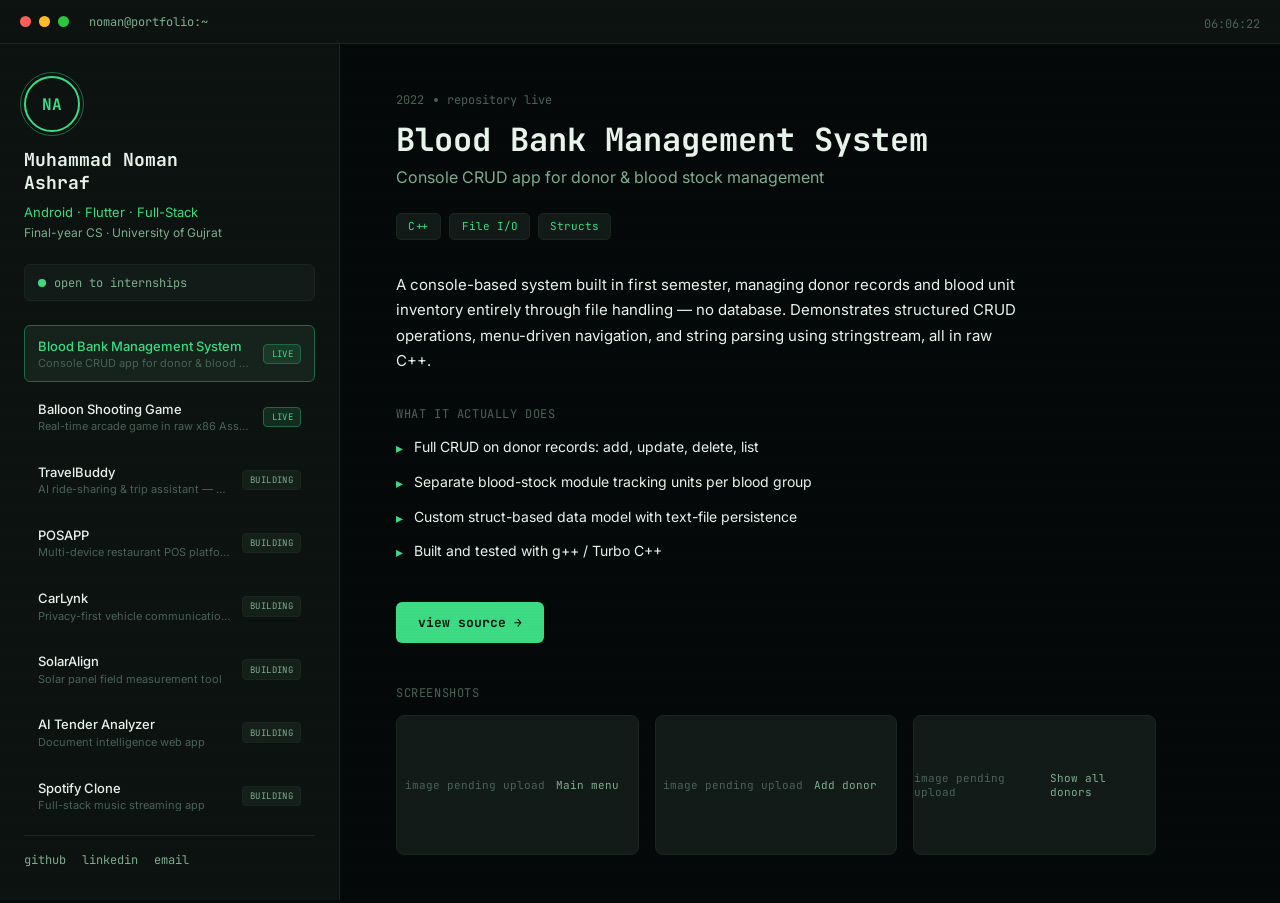
==== index.html @ 2aca97cc "Add files via upload" ====
<!DOCTYPE html>
<html lang="en">
<head>
<meta charset="UTF-8">
<meta name="viewport" content="width=device-width, initial-scale=1.0">
<title>Muhammad Noman Ashraf — Builds</title>
<link rel="preconnect" href="https://fonts.googleapis.com">
<link href="https://fonts.googleapis.com/css2?family=JetBrains+Mono:wght@400;500;700&family=Inter:wght@400;500;600&display=swap" rel="stylesheet">
<link rel="stylesheet" href="style.css">
</head>
<body>

<div class="boot-screen" id="bootScreen">
  <div class="boot-line" data-text="$ initializing portfolio.sh"></div>
  <div class="boot-line" data-text="$ loading 14 projects..."></div>
  <div class="boot-line" data-text="$ mounting /dev/noman"></div>
  <div class="boot-line" data-text="$ ready."></div>
</div>

<div class="crt-overlay"></div>

<header class="topbar">
  <div class="topbar-left">
    <span class="dot red"></span>
    <span class="dot yellow"></span>
    <span class="dot green"></span>
    <span class="topbar-title">noman@portfolio:~</span>
  </div>
  <div class="topbar-right">
    <span class="clock" id="clock">00:00:00</span>
  </div>
</header>

<main class="app-shell">

  <aside class="sidebar">
    <div class="profile-block">
      <div class="avatar-ring">
        <span class="avatar-initials">NA</span>
      </div>
      <h1 class="profile-name">Muhammad Noman<br>Ashraf</h1>
      <p class="profile-role">Android &middot; Flutter &middot; Full-Stack</p>
      <p class="profile-meta">Final-year CS &middot; University of Gujrat</p>
    </div>

    <div class="status-line">
      <span class="status-dot"></span>
      <span>open to internships</span>
    </div>

    <nav class="process-list" id="processList" aria-label="Projects">
      <!-- populated by JS -->
    </nav>

    <div class="sidebar-footer">
      <a href="https://github.com/noman-code-droid" target="_blank" rel="noopener" class="footer-link">
        <span>github</span>
      </a>
      <a href="https://www.linkedin.com/in/muhammad-noman-ashraf-7b0871210" target="_blank" rel="noopener" class="footer-link">
        <span>linkedin</span>
      </a>
      <a href="mailto:nomanashraf339@gmail.com" class="footer-link">
        <span>email</span>
      </a>
    </div>
  </aside>

  <section class="detail-panel" id="detailPanel">
    <!-- populated by JS -->
  </section>

</main>

<div class="mobile-nav-toggle" id="mobileNavToggle" aria-label="Toggle project list">
  <span></span><span></span><span></span>
</div>

<script src="data.js"></script>
<script src="script.js"></script>
</body>
</html>
---- style.css ----
/* ============================================================
   DESIGN TOKENS
   ============================================================ */
:root {
  --bg-void: #06090a;
  --bg-panel: #0c1311;
  --bg-card: #121b18;
  --bg-card-hover: #16221c;
  --accent: #3DDC84;
  --accent-dim: #1d6b4a;
  --accent-deep: #0F9D58;
  --text-primary: #e8f5ec;
  --text-secondary: #7fae8f;
  --text-tertiary: #4a6356;
  --border: #1c2620;
  --mono: 'JetBrains Mono', monospace;
  --sans: 'Inter', sans-serif;
}

* { margin: 0; padding: 0; box-sizing: border-box; }

html, body {
  background: var(--bg-void);
  color: var(--text-primary);
  font-family: var(--sans);
  min-height: 100vh;
  overflow-x: hidden;
}

@media (prefers-reduced-motion: reduce) {
  *, *::before, *::after {
    animation-duration: 0.001ms !important;
    transition-duration: 0.001ms !important;
  }
}

/* ============================================================
   BOOT SCREEN
   ============================================================ */
.boot-screen {
  position: fixed;
  inset: 0;
  background: var(--bg-void);
  z-index: 1000;
  display: flex;
  flex-direction: column;
  justify-content: center;
  padding: 2rem 3rem;
  font-family: var(--mono);
  animation: bootFadeOut 0.6s ease forwards;
  animation-delay: 2.4s;
}

@keyframes bootFadeOut {
  to { opacity: 0; visibility: hidden; pointer-events: none; }
}

.boot-line {
  color: var(--accent);
  font-size: 14px;
  margin-bottom: 0.6rem;
  opacity: 0;
  white-space: nowrap;
  overflow: hidden;
}

.boot-line::before {
  content: attr(data-text);
  border-right: 2px solid var(--accent);
  animation: typeLine 0.5s steps(30) forwards, blinkCursor 0.6s step-end infinite;
  display: inline-block;
}

.boot-line:nth-child(1) { animation: revealLine 0.1s forwards; animation-delay: 0s; }
.boot-line:nth-child(2) { animation: revealLine 0.1s forwards; animation-delay: 0.6s; }
.boot-line:nth-child(3) { animation: revealLine 0.1s forwards; animation-delay: 1.2s; }
.boot-line:nth-child(4) { animation: revealLine 0.1s forwards; animation-delay: 1.8s; }

@keyframes revealLine {
  to { opacity: 1; }
}

@keyframes typeLine {
  from { width: 0; }
  to { width: 100%; }
}

@keyframes blinkCursor {
  50% { border-color: transparent; }
}

/* ============================================================
   CRT / SCANLINE OVERLAY (subtle ambient texture)
   ============================================================ */
.crt-overlay {
  position: fixed;
  inset: 0;
  pointer-events: none;
  z-index: 999;
  background: repeating-linear-gradient(
    0deg,
    rgba(0,0,0,0.05) 0px,
    rgba(0,0,0,0.05) 1px,
    transparent 1px,
    transparent 3px
  );
  opacity: 0.3;
}

/* ============================================================
   TOPBAR
   ============================================================ */
.topbar {
  height: 44px;
  background: var(--bg-panel);
  border-bottom: 1px solid var(--border);
  display: flex;
  align-items: center;
  justify-content: space-between;
  padding: 0 1.25rem;
  position: sticky;
  top: 0;
  z-index: 100;
}

.topbar-left {
  display: flex;
  align-items: center;
  gap: 0.5rem;
}

.dot {
  width: 11px;
  height: 11px;
  border-radius: 50%;
  display: inline-block;
}
.dot.red { background: #ff5f56; }
.dot.yellow { background: #ffbd2e; }
.dot.green { background: #27c93f; }

.topbar-title {
  font-family: var(--mono);
  font-size: 12px;
  color: var(--text-secondary);
  margin-left: 0.75rem;
}

.clock {
  font-family: var(--mono);
  font-size: 12px;
  color: var(--text-tertiary);
}

/* ============================================================
   APP SHELL
   ============================================================ */
.app-shell {
  display: grid;
  grid-template-columns: 340px 1fr;
  min-height: calc(100vh - 44px);
}

/* ============================================================
   SIDEBAR
   ============================================================ */
.sidebar {
  background: var(--bg-panel);
  border-right: 1px solid var(--border);
  padding: 2rem 1.5rem;
  display: flex;
  flex-direction: column;
  gap: 1.5rem;
  position: sticky;
  top: 44px;
  height: calc(100vh - 44px);
  overflow-y: auto;
}

.profile-block {
  text-align: left;
}

.avatar-ring {
  width: 56px;
  height: 56px;
  border-radius: 50%;
  border: 2px solid var(--accent);
  display: flex;
  align-items: center;
  justify-content: center;
  margin-bottom: 1rem;
  position: relative;
}

.avatar-ring::after {
  content: '';
  position: absolute;
  inset: -6px;
  border-radius: 50%;
  border: 1px solid var(--accent-dim);
  animation: pulseRing 2.4s ease-in-out infinite;
}

@keyframes pulseRing {
  0%, 100% { transform: scale(1); opacity: 0.6; }
  50% { transform: scale(1.12); opacity: 0; }
}

.avatar-initials {
  font-family: var(--mono);
  font-weight: 700;
  font-size: 16px;
  color: var(--accent);
}

.profile-name {
  font-family: var(--mono);
  font-size: 18px;
  font-weight: 700;
  line-height: 1.3;
  margin-bottom: 0.6rem;
  color: var(--text-primary);
}

.profile-role {
  font-size: 13px;
  color: var(--accent);
  margin-bottom: 0.3rem;
}

.profile-meta {
  font-size: 12px;
  color: var(--text-secondary);
}

.status-line {
  display: flex;
  align-items: center;
  gap: 0.5rem;
  font-family: var(--mono);
  font-size: 12px;
  color: var(--text-secondary);
  padding: 0.6rem 0.8rem;
  background: var(--bg-card);
  border-radius: 6px;
  border: 1px solid var(--border);
}

.status-dot {
  width: 8px;
  height: 8px;
  border-radius: 50%;
  background: var(--accent);
  box-shadow: 0 0 0 0 rgba(61, 220, 132, 0.6);
  animation: statusPulse 2s ease-out infinite;
}

@keyframes statusPulse {
  0% { box-shadow: 0 0 0 0 rgba(61, 220, 132, 0.5); }
  70% { box-shadow: 0 0 0 6px rgba(61, 220, 132, 0); }
  100% { box-shadow: 0 0 0 0 rgba(61, 220, 132, 0); }
}

/* ============================================================
   PROCESS LIST (project nav)
   ============================================================ */
.process-list {
  flex: 1;
  display: flex;
  flex-direction: column;
  gap: 0.4rem;
  overflow-y: auto;
}

.process-item {
  display: flex;
  align-items: center;
  justify-content: space-between;
  gap: 0.6rem;
  padding: 0.7rem 0.8rem;
  border-radius: 6px;
  background: transparent;
  border: 1px solid transparent;
  cursor: pointer;
  transition: background 0.15s ease, border-color 0.15s ease, transform 0.15s ease;
  text-align: left;
  width: 100%;
  font-family: var(--sans);
}

.process-item:hover {
  background: var(--bg-card);
  border-color: var(--border);
  transform: translateX(2px);
}

.process-item.active {
  background: var(--bg-card-hover);
  border-color: var(--accent-dim);
}

.process-item.active .process-name {
  color: var(--accent);
}

.process-info {
  display: flex;
  flex-direction: column;
  gap: 0.15rem;
  min-width: 0;
}

.process-name {
  font-size: 13px;
  font-weight: 500;
  color: var(--text-primary);
  white-space: nowrap;
  overflow: hidden;
  text-overflow: ellipsis;
}

.process-tagline {
  font-size: 11px;
  color: var(--text-tertiary);
  white-space: nowrap;
  overflow: hidden;
  text-overflow: ellipsis;
}

.process-badge {
  font-family: var(--mono);
  font-size: 9px;
  padding: 0.2rem 0.45rem;
  border-radius: 4px;
  white-space: nowrap;
  flex-shrink: 0;
  text-transform: uppercase;
  letter-spacing: 0.04em;
}

.process-badge.live {
  background: rgba(61, 220, 132, 0.12);
  color: var(--accent);
  border: 1px solid var(--accent-dim);
}

.process-badge.building {
  background: rgba(127, 174, 143, 0.08);
  color: var(--text-secondary);
  border: 1px solid var(--border);
}

.sidebar-footer {
  display: flex;
  gap: 1rem;
  padding-top: 1rem;
  border-top: 1px solid var(--border);
  font-family: var(--mono);
  font-size: 12px;
}

.footer-link {
  color: var(--text-secondary);
  text-decoration: none;
  transition: color 0.15s ease;
}

.footer-link:hover {
  color: var(--accent);
}

/* ============================================================
   DETAIL PANEL
   ============================================================ */
.detail-panel {
  padding: 3rem 3.5rem;
  overflow-y: auto;
}

.detail-content {
  max-width: 760px;
  animation: panelIn 0.4s ease forwards;
}

@keyframes panelIn {
  from { opacity: 0; transform: translateY(8px); }
  to { opacity: 1; transform: translateY(0); }
}

.detail-eyebrow {
  font-family: var(--mono);
  font-size: 12px;
  color: var(--text-tertiary);
  margin-bottom: 0.8rem;
  display: flex;
  align-items: center;
  gap: 0.6rem;
}

.detail-eyebrow .sep {
  width: 4px;
  height: 4px;
  border-radius: 50%;
  background: var(--text-tertiary);
}

.detail-title {
  font-family: var(--mono);
  font-size: 32px;
  font-weight: 700;
  color: var(--text-primary);
  margin-bottom: 0.5rem;
  line-height: 1.2;
}

.detail-tagline {
  font-size: 16px;
  color: var(--text-secondary);
  margin-bottom: 1.6rem;
}

.stack-row {
  display: flex;
  flex-wrap: wrap;
  gap: 0.5rem;
  margin-bottom: 2rem;
}

.stack-chip {
  font-family: var(--mono);
  font-size: 11px;
  padding: 0.35rem 0.7rem;
  background: var(--bg-card);
  border: 1px solid var(--border);
  border-radius: 5px;
  color: var(--accent);
}

.detail-description {
  font-size: 15px;
  line-height: 1.7;
  color: var(--text-primary);
  margin-bottom: 2rem;
  max-width: 620px;
}

.highlights-label {
  font-family: var(--mono);
  font-size: 12px;
  color: var(--text-tertiary);
  text-transform: uppercase;
  letter-spacing: 0.05em;
  margin-bottom: 0.9rem;
}

.highlights-list {
  list-style: none;
  display: flex;
  flex-direction: column;
  gap: 0.7rem;
  margin-bottom: 2.4rem;
}

.highlights-list li {
  display: flex;
  align-items: flex-start;
  gap: 0.7rem;
  font-size: 14px;
  line-height: 1.6;
  color: var(--text-primary);
}

.highlights-list li::before {
  content: '▸';
  color: var(--accent);
  flex-shrink: 0;
  margin-top: 1px;
}

.action-row {
  display: flex;
  gap: 0.9rem;
  margin-bottom: 2.6rem;
}

.btn {
  font-family: var(--mono);
  font-size: 13px;
  padding: 0.7rem 1.3rem;
  border-radius: 6px;
  text-decoration: none;
  display: inline-flex;
  align-items: center;
  gap: 0.5rem;
  transition: transform 0.15s ease, background 0.15s ease;
  border: 1px solid transparent;
}

.btn-primary {
  background: var(--accent);
  color: #06140d;
  font-weight: 700;
}

.btn-primary:hover {
  transform: translateY(-1px);
  background: #4ee893;
}

.btn-secondary {
  background: transparent;
  border-color: var(--border);
  color: var(--text-secondary);
}

.btn-secondary:hover {
  border-color: var(--accent-dim);
  color: var(--accent);
}

.btn-disabled {
  background: transparent;
  border-color: var(--border);
  color: var(--text-tertiary);
  cursor: default;
}

/* ============================================================
   SCREENSHOT GALLERY
   ============================================================ */
.gallery-label {
  font-family: var(--mono);
  font-size: 12px;
  color: var(--text-tertiary);
  text-transform: uppercase;
  letter-spacing: 0.05em;
  margin-bottom: 0.9rem;
}

.gallery-grid {
  display: grid;
  grid-template-columns: repeat(auto-fill, minmax(220px, 1fr));
  gap: 1rem;
}

.gallery-item {
  border-radius: 8px;
  overflow: hidden;
  border: 1px solid var(--border);
  background: var(--bg-card);
  cursor: pointer;
  transition: border-color 0.15s ease, transform 0.15s ease;
}

.gallery-item:hover {
  border-color: var(--accent-dim);
  transform: translateY(-2px);
}

.gallery-item.img-missing {
  position: relative;
  min-height: 140px;
  display: flex;
  align-items: center;
  justify-content: center;
}

.gallery-item.img-missing::before {
  content: 'image pending upload';
  font-family: var(--mono);
  font-size: 11px;
  color: var(--text-tertiary);
}

.gallery-item img {
  width: 100%;
  display: block;
  aspect-ratio: 16/10;
  object-fit: cover;
}

.gallery-caption {
  font-family: var(--mono);
  font-size: 11px;
  color: var(--text-secondary);
  padding: 0.5rem 0.7rem;
}

.empty-gallery {
  font-family: var(--mono);
  font-size: 13px;
  color: var(--text-tertiary);
  padding: 1.5rem;
  background: var(--bg-card);
  border: 1px dashed var(--border);
  border-radius: 8px;
}

/* ============================================================
   LIGHTBOX
   ============================================================ */
.lightbox {
  position: fixed;
  inset: 0;
  background: rgba(6, 9, 10, 0.92);
  display: flex;
  align-items: center;
  justify-content: center;
  z-index: 500;
  opacity: 0;
  pointer-events: none;
  transition: opacity 0.2s ease;
}

.lightbox.open {
  opacity: 1;
  pointer-events: all;
}

.lightbox img {
  max-width: 88vw;
  max-height: 82vh;
  border-radius: 8px;
  border: 1px solid var(--border);
}

.lightbox-close {
  position: absolute;
  top: 1.5rem;
  right: 2rem;
  font-family: var(--mono);
  color: var(--text-secondary);
  font-size: 14px;
  cursor: pointer;
  background: var(--bg-card);
  border: 1px solid var(--border);
  border-radius: 6px;
  padding: 0.4rem 0.7rem;
}

.lightbox-close:hover {
  color: var(--accent);
}

/* ============================================================
   MOBILE NAV TOGGLE
   ============================================================ */
.mobile-nav-toggle {
  display: none;
  position: fixed;
  bottom: 1.5rem;
  right: 1.5rem;
  width: 50px;
  height: 50px;
  border-radius: 50%;
  background: var(--accent);
  z-index: 200;
  flex-direction: column;
  align-items: center;
  justify-content: center;
  gap: 4px;
  cursor: pointer;
  box-shadow: 0 4px 16px rgba(61, 220, 132, 0.3);
}

.mobile-nav-toggle span {
  width: 20px;
  height: 2px;
  background: #06140d;
  border-radius: 2px;
}

/* ============================================================
   RESPONSIVE
   ============================================================ */
@media (max-width: 860px) {
  .app-shell {
    grid-template-columns: 1fr;
  }

  .sidebar {
    position: fixed;
    left: 0;
    top: 44px;
    width: 86vw;
    max-width: 340px;
    height: calc(100vh - 44px);
    z-index: 150;
    transform: translateX(-100%);
    transition: transform 0.25s ease;
    box-shadow: 4px 0 24px rgba(0,0,0,0.4);
  }

  .sidebar.open {
    transform: translateX(0);
  }

  .detail-panel {
    padding: 2rem 1.5rem 5rem;
  }

  .detail-title {
    font-size: 24px;
  }

  .mobile-nav-toggle {
    display: flex;
  }
}

@media (max-width: 480px) {
  .action-row {
    flex-direction: column;
  }

  .btn {
    justify-content: center;
  }
}

/* scrollbar styling */
::-webkit-scrollbar {
  width: 8px;
}
::-webkit-scrollbar-track {
  background: transparent;
}
::-webkit-scrollbar-thumb {
  background: var(--border);
  border-radius: 4px;
}
::-webkit-scrollbar-thumb:hover {
  background: var(--accent-dim);
}
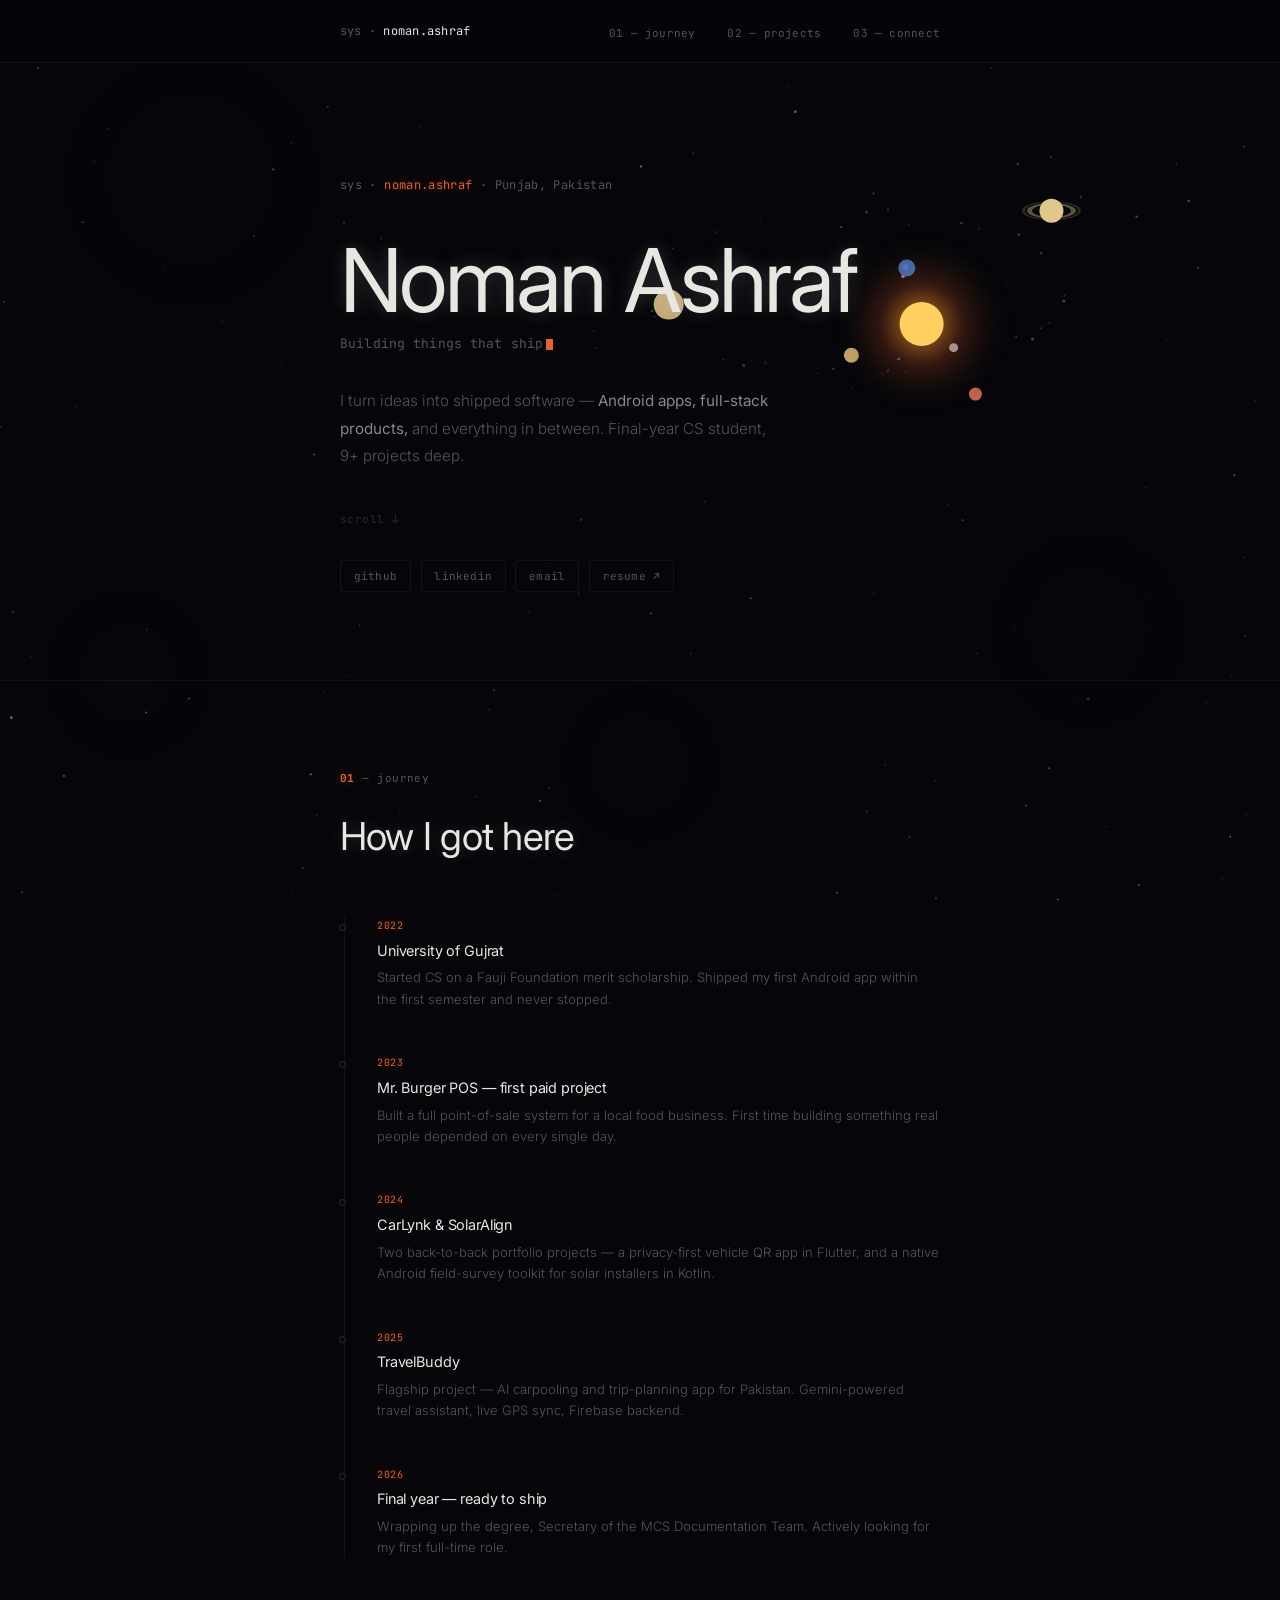
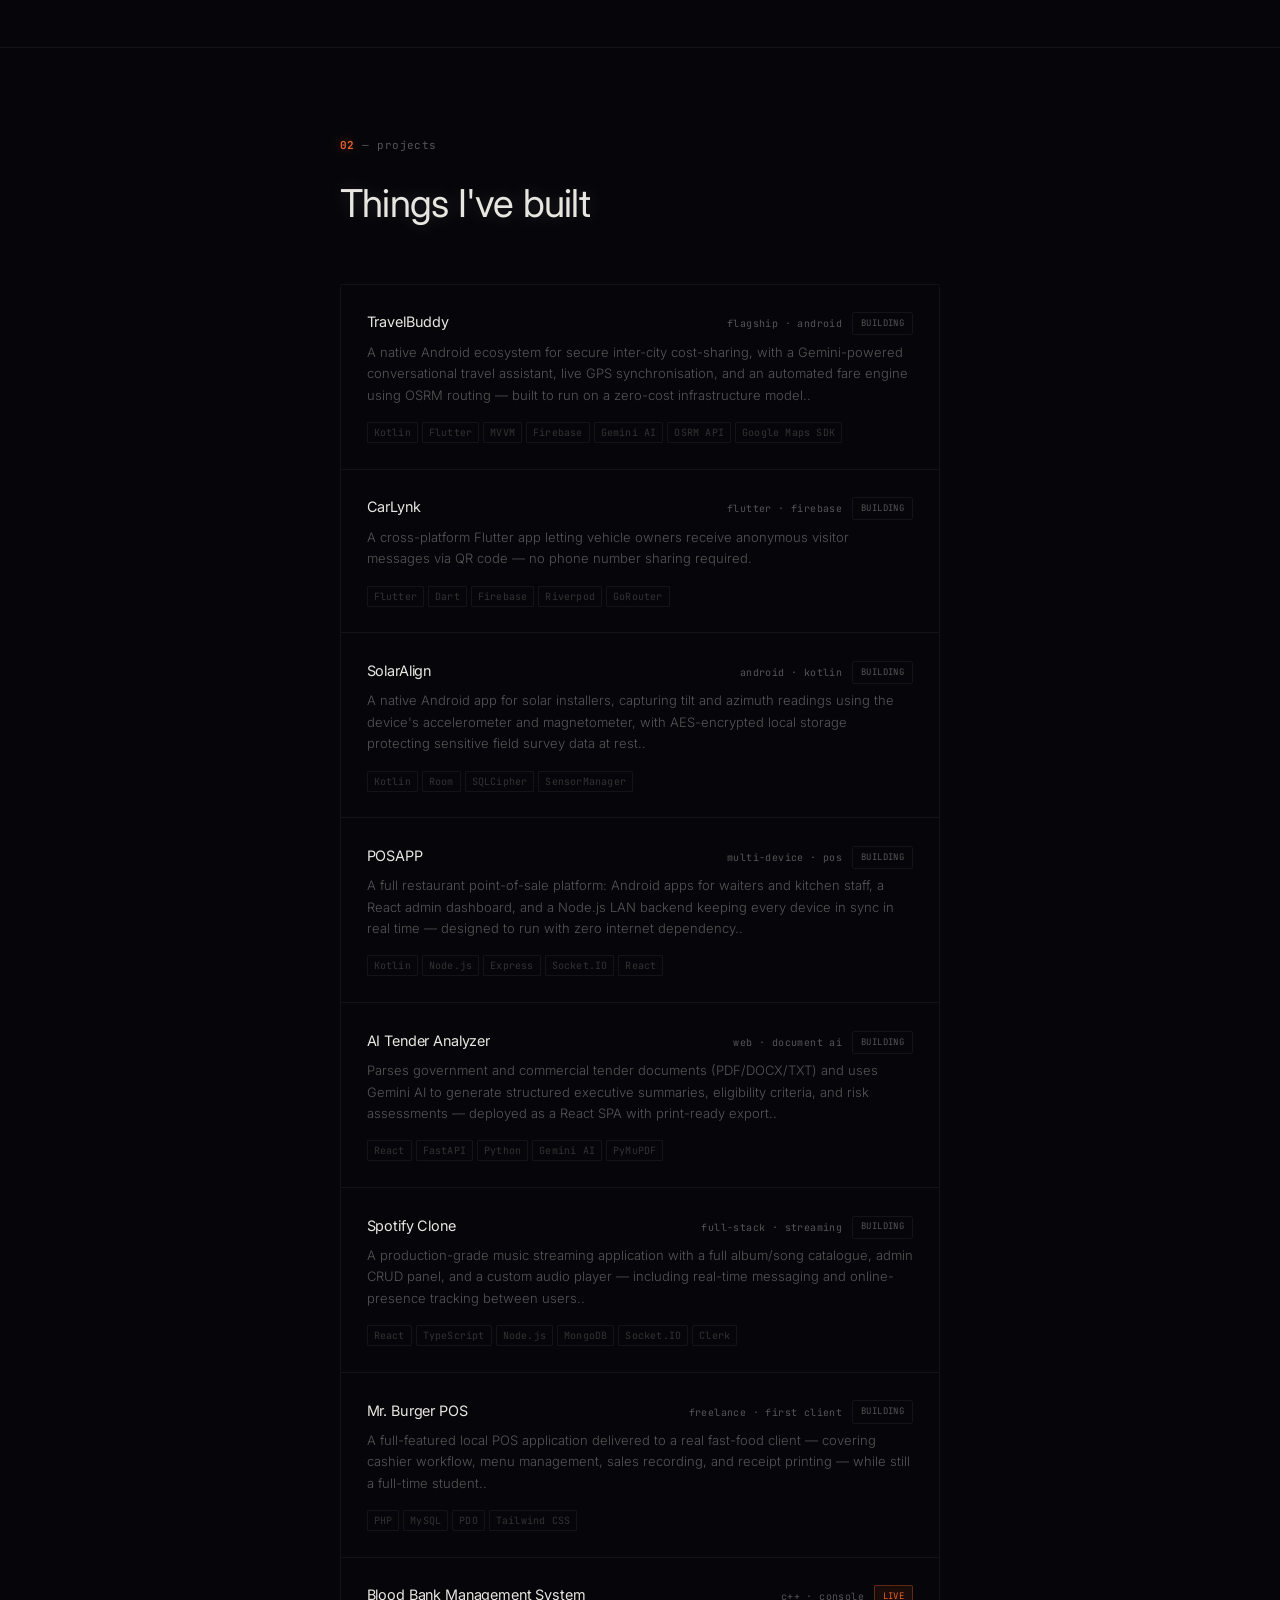
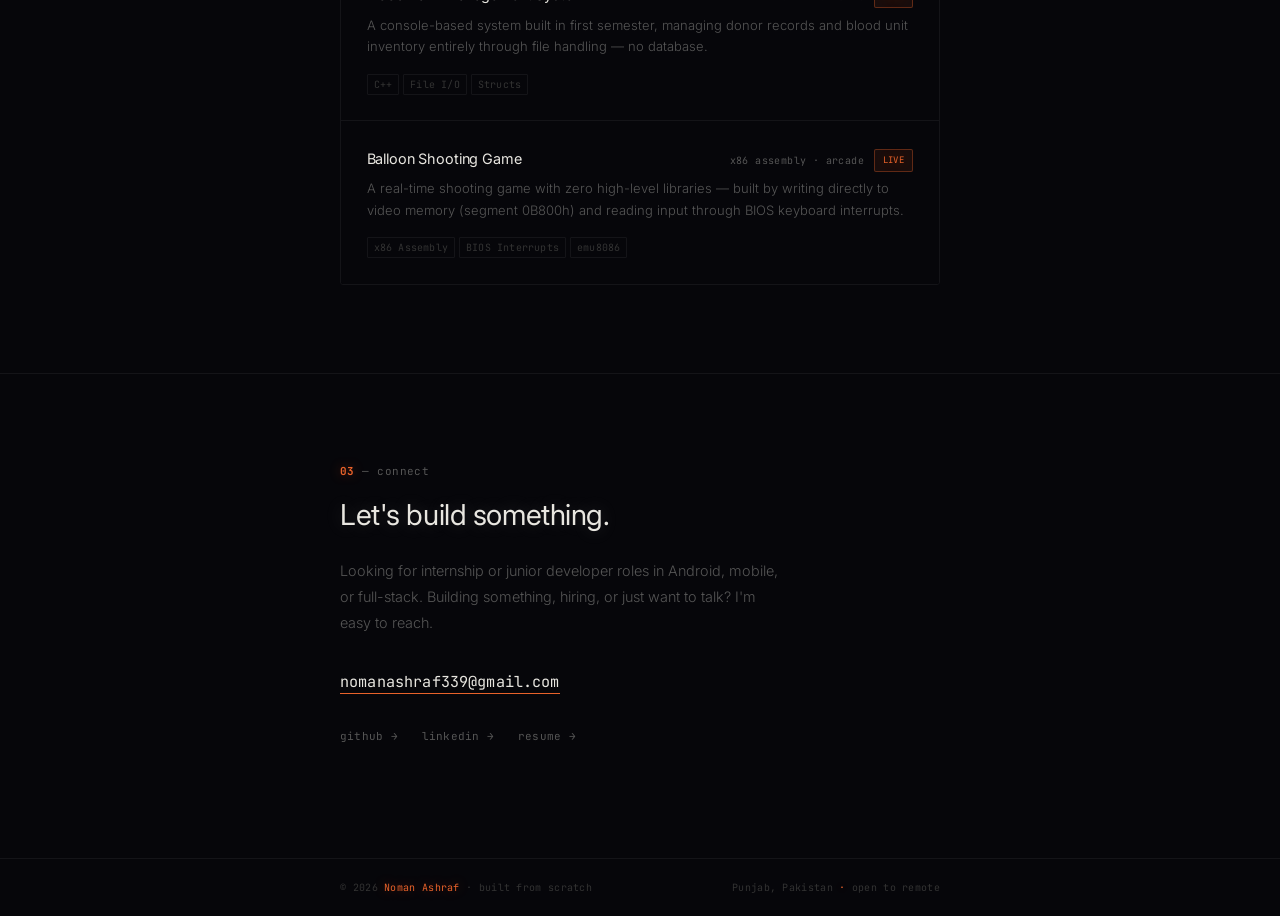
==== commit dbe76eea: "Convert to self-contained single-file HTML with embedded CSS and JS" ====
--- a/index.html
+++ b/index.html
@@ -3,79 +3,920 @@
 <head>
 <meta charset="UTF-8">
 <meta name="viewport" content="width=device-width, initial-scale=1.0">
-<title>Muhammad Noman Ashraf — Builds</title>
-<link rel="preconnect" href="https://fonts.googleapis.com">
-<link href="https://fonts.googleapis.com/css2?family=JetBrains+Mono:wght@400;500;700&family=Inter:wght@400;500;600&display=swap" rel="stylesheet">
-<link rel="stylesheet" href="style.css">
+<title>Noman Ashraf — Android &amp; Full-Stack Developer</title>
+<meta name="description" content="Noman Ashraf — Android & Full-Stack Developer. Final-year CS student, 13 projects deep.">
+<style>
+@import url('https://fonts.googleapis.com/css2?family=Inter:wght@300;400;500&family=JetBrains+Mono:wght@400;500&display=swap');
+*,*::before,*::after{box-sizing:border-box;margin:0;padding:0}
+:root{
+  --bg:#06060A;--text:#E8E6E0;--muted:#555;--muted2:#2A2A2A;
+  --accent:#E8622A;--border:#141418;
+  --mono:'JetBrains Mono',monospace;--sans:'Inter',sans-serif;
+  --glow-text:0 0 18px rgba(232,230,224,0.18),0 0 40px rgba(232,230,224,0.08);
+  --glow-accent:0 0 12px rgba(232,98,42,0.45),0 0 28px rgba(232,98,42,0.18);
+}
+html{scroll-behavior:smooth}
+body{font-family:var(--sans);background:var(--bg);color:var(--text);line-height:1.7;font-size:16px;overflow-x:hidden}
+#universe{position:fixed;top:0;left:0;width:100%;height:100%;z-index:0;pointer-events:none}
+.page{position:relative;z-index:1}
+.wrap{max-width:680px;margin:0 auto;padding:0 2.5rem}
+
+@media (prefers-reduced-motion: reduce) {
+  *, *::before, *::after {
+    animation-duration: 0.001ms !important;
+    transition-duration: 0.001ms !important;
+  }
+}
+
+a:focus-visible, button:focus-visible, [tabindex]:focus-visible {
+  outline: 1.5px solid var(--accent);
+  outline-offset: 2px;
+}
+
+nav{padding:1.1rem 0;border-bottom:1px solid var(--border);background:rgba(6,6,10,0.75);backdrop-filter:blur(20px);position:sticky;top:0;z-index:100}
+nav .wrap{display:flex;align-items:center;justify-content:space-between}
+.logo{font-family:var(--mono);font-size:12px;color:var(--muted);text-decoration:none;letter-spacing:.02em}
+.logo b{color:var(--text);font-weight:400}
+nav ul{list-style:none;display:flex;gap:2rem}
+nav a{font-family:var(--mono);font-size:11px;color:var(--muted);text-decoration:none;transition:color .2s;letter-spacing:.02em}
+nav a:hover{color:var(--text)}
+
+#hero{padding:7rem 0 5.5rem;border-bottom:1px solid var(--border)}
+.sys-label{font-family:var(--mono);font-size:12px;color:var(--muted);margin-bottom:2.5rem;letter-spacing:.03em}
+.sys-label span{color:var(--accent);text-shadow:var(--glow-accent)}
+.hero-name{font-family:var(--sans);font-weight:400;font-size:clamp(3rem,9vw,5.5rem);line-height:1;letter-spacing:-0.03em;margin-bottom:.15rem;color:var(--text);text-shadow:var(--glow-text)}
+.block-cursor{display:inline-block;width:.55em;height:.85em;background:var(--accent);margin-left:3px;vertical-align:middle;animation:blink 1.1s step-end infinite}
+@keyframes blink{0%,100%{opacity:1}50%{opacity:0}}
+.hero-role{font-family:var(--mono);font-size:13px;color:var(--muted);margin-bottom:2rem;margin-top:.6rem;letter-spacing:.01em}
+.hero-bio{font-size:.95rem;color:var(--muted);max-width:440px;line-height:1.8;margin-bottom:2.5rem;font-weight:300}
+.hero-bio b{color:#888;font-weight:400}
+.scroll-hint{font-family:var(--mono);font-size:11px;color:var(--muted2);letter-spacing:.04em;margin-bottom:2rem;animation:pulse 2.5s ease-in-out infinite}
+@keyframes pulse{0%,100%{opacity:.35}50%{opacity:.9}}
+.hlinks{display:flex;gap:.6rem;flex-wrap:wrap}
+.hlink{font-family:var(--mono);font-size:11px;color:var(--muted);text-decoration:none;border:1px solid var(--border);padding:.35rem .8rem;border-radius:2px;transition:all .22s;letter-spacing:.02em}
+.hlink:hover{color:var(--text);border-color:#333}
+
+.section{padding:5.5rem 0;border-bottom:1px solid var(--border)}
+.sec-num{font-family:var(--mono);font-size:11px;color:var(--muted);letter-spacing:.04em;margin-bottom:1rem;display:block}
+.sec-num b{color:var(--accent);text-shadow:var(--glow-accent)}
+.sec-title{font-family:var(--sans);font-weight:400;font-size:2.4rem;letter-spacing:-0.02em;margin-bottom:3rem;color:var(--text);text-shadow:var(--glow-text)}
+
+.anim{opacity:0;transform:translateY(18px);transition:opacity .8s cubic-bezier(.16,1,.3,1),transform .8s cubic-bezier(.16,1,.3,1)}
+.anim.in{opacity:1;transform:translateY(0)}
+
+.timeline{border-left:1px solid var(--border);padding-left:2rem;margin-left:.25rem}
+.t-item{position:relative;margin-bottom:2.75rem;opacity:0;transform:translateX(-12px);transition:opacity .7s cubic-bezier(.16,1,.3,1),transform .7s cubic-bezier(.16,1,.3,1)}
+.t-item.in{opacity:1;transform:translateX(0)}
+.t-item:last-child{margin-bottom:0}
+.t-dot{position:absolute;left:-2.38rem;top:.45rem;width:7px;height:7px;border-radius:50%;background:var(--bg);border:1px solid #333}
+.t-year{font-family:var(--mono);font-size:10px;color:var(--accent);letter-spacing:.05em;margin-bottom:.3rem;text-shadow:var(--glow-accent)}
+.t-name{font-size:.9rem;font-weight:400;color:var(--text);margin-bottom:.25rem;letter-spacing:-.01em}
+.t-desc{font-size:13px;color:var(--muted);line-height:1.65;font-weight:300}
+
+.proj-list{display:flex;flex-direction:column;border:1px solid var(--border);border-radius:3px;overflow:hidden}
+.proj-card{all:unset;box-sizing:border-box;display:block;width:100%;background:var(--bg);padding:1.6rem;border-bottom:1px solid var(--border);opacity:0;transform:translateY(10px);transition:background .25s,opacity .7s cubic-bezier(.16,1,.3,1),transform .7s cubic-bezier(.16,1,.3,1);cursor:pointer;text-align:left;font-family:var(--sans)}
+.proj-card:last-child{border-bottom:none}
+.proj-card.in{opacity:1;transform:translateY(0)}
+.proj-card:hover{background:#0D0D12}
+.proj-top{display:flex;justify-content:space-between;align-items:baseline;margin-bottom:.4rem;gap:.8rem}
+.proj-name{font-size:.9rem;font-weight:400;color:var(--text);letter-spacing:-.01em;min-width:0;overflow:hidden;text-overflow:ellipsis;white-space:nowrap}
+.proj-tag-group{display:flex;align-items:center;gap:.6rem;flex-shrink:0}
+.proj-tag{font-family:var(--mono);font-size:10px;color:var(--muted);letter-spacing:.04em;white-space:nowrap}
+.proj-status{font-family:var(--mono);font-size:9px;letter-spacing:.05em;padding:.18rem .5rem;border-radius:2px;white-space:nowrap;text-transform:uppercase}
+.proj-status.live{color:var(--accent);border:1px solid rgba(232,98,42,0.35);background:rgba(232,98,42,0.08);text-shadow:var(--glow-accent)}
+.proj-status.building{color:var(--muted);border:1px solid var(--border)}
+.proj-desc{font-size:13px;color:var(--muted);margin-bottom:1rem;line-height:1.65;font-weight:300}
+.stack{display:flex;flex-wrap:wrap;gap:4px}
+.chip{font-family:var(--mono);font-size:10px;color:#333;border:1px solid var(--border);padding:1px 6px;border-radius:1px;letter-spacing:.02em;transition:color .2s,border-color .2s}
+.proj-card:hover .chip{color:var(--muted);border-color:#2A2A2A}
+
+#contact{padding:5.5rem 0 7rem;border-bottom:none}
+.contact-lead{font-family:var(--sans);font-weight:400;font-size:1.8rem;letter-spacing:-0.015em;color:var(--text);margin-bottom:1.5rem;line-height:1.3;text-shadow:var(--glow-text)}
+.contact-body{font-size:.9rem;color:var(--muted);max-width:440px;line-height:1.8;margin-bottom:2rem;font-weight:300}
+.contact-email{font-family:var(--mono);font-size:.95rem;color:var(--text);text-decoration:none;border-bottom:1px solid var(--accent);padding-bottom:1px;transition:color .2s;letter-spacing:.01em}
+.contact-email:hover{color:var(--accent);text-shadow:var(--glow-accent)}
+.c-links{margin-top:2rem;display:flex;gap:1.5rem}
+.c-link{font-family:var(--mono);font-size:11px;color:var(--muted);text-decoration:none;transition:color .2s;letter-spacing:.02em}
+.c-link:hover{color:var(--text)}
+
+footer{border-top:1px solid var(--border);padding:1.25rem 0}
+footer .wrap{display:flex;justify-content:space-between;align-items:center}
+footer p{font-family:var(--mono);font-size:10px;color:#333;letter-spacing:.03em}
+footer span{color:var(--accent);text-shadow:var(--glow-accent)}
+
+/* ============================================================
+   PROJECT MODAL
+   ============================================================ */
+.modal-overlay{position:fixed;inset:0;background:rgba(6,6,10,0.88);backdrop-filter:blur(6px);z-index:500;display:flex;align-items:center;justify-content:center;padding:1.5rem;opacity:0;pointer-events:none;transition:opacity .25s ease}
+.modal-overlay.open{opacity:1;pointer-events:all}
+.modal-box{background:#0A0A0E;border:1px solid var(--border);border-radius:4px;max-width:640px;width:100%;max-height:86vh;overflow-y:auto;padding:2.5rem;position:relative;transform:translateY(14px) scale(.98);transition:transform .3s cubic-bezier(.16,1,.3,1)}
+.modal-overlay.open .modal-box{transform:translateY(0) scale(1)}
+.modal-close{position:absolute;top:1.2rem;right:1.2rem;font-family:var(--mono);font-size:11px;color:var(--muted);background:transparent;border:1px solid var(--border);border-radius:2px;padding:.4rem .7rem;cursor:pointer;transition:color .2s,border-color .2s}
+.modal-close:hover{color:var(--text);border-color:#333}
+.modal-eyebrow{font-family:var(--mono);font-size:11px;color:var(--muted);letter-spacing:.04em;margin-bottom:1rem;display:flex;align-items:center;gap:.6rem;padding-right:4rem}
+.modal-eyebrow .sep{width:3px;height:3px;border-radius:50%;background:var(--muted2);flex-shrink:0}
+.modal-title{font-family:var(--sans);font-weight:400;font-size:1.9rem;letter-spacing:-0.015em;color:var(--text);margin-bottom:.4rem;line-height:1.2;text-shadow:var(--glow-text)}
+.modal-tagline{font-size:.95rem;color:var(--muted);margin-bottom:1.5rem;font-weight:300}
+.modal-stack{display:flex;flex-wrap:wrap;gap:5px;margin-bottom:1.8rem}
+.modal-chip{font-family:var(--mono);font-size:10px;color:var(--accent);border:1px solid rgba(232,98,42,0.3);background:rgba(232,98,42,0.06);padding:3px 8px;border-radius:2px;letter-spacing:.02em;text-shadow:var(--glow-accent)}
+.modal-desc{font-size:.9rem;line-height:1.8;color:#bfbcb6;margin-bottom:2rem;font-weight:300}
+.modal-label{font-family:var(--mono);font-size:10px;color:var(--muted);text-transform:uppercase;letter-spacing:.06em;margin-bottom:.9rem}
+.modal-highlights{list-style:none;display:flex;flex-direction:column;gap:.6rem;margin-bottom:2rem}
+.modal-highlights li{display:flex;align-items:flex-start;gap:.6rem;font-size:.85rem;line-height:1.6;color:#bfbcb6;font-weight:300}
+.modal-highlights li::before{content:'—';color:var(--accent);flex-shrink:0}
+.modal-action-row{display:flex;gap:.8rem;margin-bottom:2.2rem;flex-wrap:wrap}
+.modal-btn{font-family:var(--mono);font-size:12px;padding:.6rem 1.1rem;border-radius:2px;text-decoration:none;display:inline-flex;align-items:center;gap:.4rem;transition:all .2s;border:1px solid var(--border);color:var(--muted)}
+.modal-btn.primary{background:var(--accent);border-color:var(--accent);color:#0A0500;font-weight:500}
+.modal-btn.primary:hover{background:#f5793f}
+.modal-btn.disabled{cursor:default;color:#333}
+.modal-gallery-grid{display:grid;grid-template-columns:repeat(auto-fill,minmax(180px,1fr));gap:.7rem}
+.modal-gallery-item{border-radius:3px;overflow:hidden;border:1px solid var(--border);cursor:pointer;transition:border-color .2s}
+.modal-gallery-item:hover{border-color:#333}
+.modal-gallery-item img{width:100%;display:block;aspect-ratio:16/10;object-fit:cover}
+.modal-gallery-caption{font-family:var(--mono);font-size:10px;color:var(--muted);padding:.45rem .6rem}
+.modal-gallery-item.img-missing{min-height:110px;display:flex;align-items:center;justify-content:center}
+.modal-gallery-item.img-missing img{display:none}
+.modal-gallery-item.img-missing::before{content:'image pending upload';font-family:var(--mono);font-size:10px;color:#333}
+.modal-empty-gallery{font-family:var(--mono);font-size:11px;color:#333;padding:1rem;border:1px dashed var(--border);border-radius:3px}
+
+/* ============================================================
+   LIGHTBOX (image zoom within modal)
+   ============================================================ */
+.lightbox{position:fixed;inset:0;background:rgba(6,6,10,0.95);display:flex;align-items:center;justify-content:center;z-index:700;opacity:0;pointer-events:none;transition:opacity .2s ease;padding:2rem}
+.lightbox.open{opacity:1;pointer-events:all}
+.lightbox img{max-width:90vw;max-height:84vh;border-radius:4px;border:1px solid var(--border)}
+.lightbox-close{position:absolute;top:1.5rem;right:1.7rem;font-family:var(--mono);color:var(--muted);font-size:12px;cursor:pointer;background:#0A0A0E;border:1px solid var(--border);border-radius:2px;padding:.4rem .7rem}
+.lightbox-close:hover{color:var(--text)}
+
+@media(max-width:600px){
+  .wrap{padding:0 1.25rem}
+  #hero{padding:5rem 0 4rem}
+  .hero-name{font-size:2.8rem}
+  nav ul{gap:1rem}
+  .modal-box{padding:1.8rem;max-height:90vh}
+  .modal-title{font-size:1.5rem}
+}
+</style>
 </head>
 <body>
 
-<div class="boot-screen" id="bootScreen">
-  <div class="boot-line" data-text="$ initializing portfolio.sh"></div>
-  <div class="boot-line" data-text="$ loading 14 projects..."></div>
-  <div class="boot-line" data-text="$ mounting /dev/noman"></div>
-  <div class="boot-line" data-text="$ ready."></div>
+<canvas id="universe"></canvas>
+<div class="page">
+
+<nav>
+  <div class="wrap">
+    <a href="#hero" class="logo">sys · <b>noman.ashraf</b></a>
+    <ul>
+      <li><a href="#journey">01 — journey</a></li>
+      <li><a href="#projects">02 — projects</a></li>
+      <li><a href="#contact">03 — connect</a></li>
+    </ul>
+  </div>
+</nav>
+
+<section id="hero">
+  <div class="wrap">
+    <p class="sys-label">sys · <span>noman.ashraf</span> · Punjab, Pakistan</p>
+    <h1 class="hero-name">Noman Ashraf</h1>
+    <p class="hero-role" id="heroRole"><span id="heroRoleText"></span><span class="block-cursor"></span></p>
+    <p class="hero-bio">I turn ideas into shipped software — <b>Android apps, full-stack products,</b> and everything in between. Final-year CS student, <span id="projectCount">13</span>+ projects deep.</p>
+    <p class="scroll-hint">scroll ↓</p>
+    <div class="hlinks">
+      <a href="https://github.com/noman-code-droid" class="hlink" target="_blank" rel="noopener">github</a>
+      <a href="https://www.linkedin.com/in/muhammad-noman-ashraf-7b0871210" class="hlink" target="_blank" rel="noopener">linkedin</a>
+      <a href="mailto:nomanashraf339@gmail.com" class="hlink">email</a>
+      <a href="#" class="hlink">resume ↗</a>
+    </div>
+  </div>
+</section>
+
+<section class="section" id="journey">
+  <div class="wrap">
+    <span class="sec-num anim"><b>01</b> — journey</span>
+    <h2 class="sec-title anim">How I got here</h2>
+    <div class="timeline">
+      <div class="t-item"><div class="t-dot"></div><p class="t-year">2022</p><p class="t-name">University of Gujrat</p><p class="t-desc">Started CS on a Fauji Foundation merit scholarship. Shipped my first Android app within the first semester and never stopped.</p></div>
+      <div class="t-item"><div class="t-dot"></div><p class="t-year">2023</p><p class="t-name">Mr. Burger POS — first paid project</p><p class="t-desc">Built a full point-of-sale system for a local food business. First time building something real people depended on every single day.</p></div>
+      <div class="t-item"><div class="t-dot"></div><p class="t-year">2024</p><p class="t-name">CarLynk &amp; SolarAlign</p><p class="t-desc">Two back-to-back portfolio projects — a privacy-first vehicle QR app in Flutter, and a native Android field-survey toolkit for solar installers in Kotlin.</p></div>
+      <div class="t-item"><div class="t-dot"></div><p class="t-year">2025</p><p class="t-name">TravelBuddy</p><p class="t-desc">Flagship project — AI carpooling and trip-planning app for Pakistan. Gemini-powered travel assistant, live GPS sync, Firebase backend.</p></div>
+      <div class="t-item"><div class="t-dot"></div><p class="t-year">2026</p><p class="t-name">Final year — ready to ship</p><p class="t-desc">Wrapping up the degree, Secretary of the MCS Documentation Team. Actively looking for my first full-time role.</p></div>
+    </div>
+  </div>
+</section>
+
+<section class="section" id="projects">
+  <div class="wrap">
+    <span class="sec-num anim"><b>02</b> — projects</span>
+    <h2 class="sec-title anim">Things I've built</h2>
+    <div class="proj-list" id="projList">
+      <!-- populated by JS -->
+    </div>
+  </div>
+</section>
+
+<section id="contact" class="section">
+  <div class="wrap">
+    <span class="sec-num anim"><b>03</b> — connect</span>
+    <p class="contact-lead anim">Let's build something.</p>
+    <p class="contact-body anim">Looking for internship or junior developer roles in Android, mobile, or full-stack. Building something, hiring, or just want to talk? I'm easy to reach.</p>
+    <a href="mailto:nomanashraf339@gmail.com" class="contact-email anim">nomanashraf339@gmail.com</a>
+    <div class="c-links anim">
+      <a href="https://github.com/noman-code-droid" class="c-link" target="_blank" rel="noopener">github →</a>
+      <a href="https://www.linkedin.com/in/muhammad-noman-ashraf-7b0871210" class="c-link" target="_blank" rel="noopener">linkedin →</a>
+      <a href="#" class="c-link">resume →</a>
+    </div>
+  </div>
+</section>
+
+<footer>
+  <div class="wrap">
+    <p>© 2026 <span>Noman Ashraf</span> · built from scratch</p>
+    <p>Punjab, Pakistan <span>·</span> open to remote</p>
+  </div>
+</footer>
 </div>
 
-<div class="crt-overlay"></div>
-
-<header class="topbar">
-  <div class="topbar-left">
-    <span class="dot red"></span>
-    <span class="dot yellow"></span>
-    <span class="dot green"></span>
-    <span class="topbar-title">noman@portfolio:~</span>
+<!-- PROJECT MODAL -->
+<div class="modal-overlay" id="modalOverlay">
+  <div class="modal-box" id="modalBox" role="dialog" aria-modal="true">
+    <button class="modal-close" id="modalClose">esc · close</button>
+    <div id="modalContent"><!-- populated by JS --></div>
   </div>
-  <div class="topbar-right">
-    <span class="clock" id="clock">00:00:00</span>
-  </div>
-</header>
-
-<main class="app-shell">
-
-  <aside class="sidebar">
-    <div class="profile-block">
-      <div class="avatar-ring">
-        <span class="avatar-initials">NA</span>
+</div>
+
+<!-- LIGHTBOX -->
+<div class="lightbox" id="lightbox">
+  <div class="lightbox-close" id="lightboxClose">esc · ×</div>
+  <img id="lightboxImg" src="" alt="">
+</div>
+
+<script>
+// ============================================================
+// PROJECT DATA
+// To add a project: copy an object below, fill in your details.
+// To remove: delete the object. The whole UI updates automatically.
+// status: "live" (repo uploaded) | "building" (in progress)
+// screenshots: array of {src, caption} — paths relative to this file's /assets folder.
+// ============================================================
+const PROJECTS = [
+  {
+    id: "travelbuddy",
+    name: "TravelBuddy",
+    tagline: "flagship · android",
+    status: "building",
+    year: "2025–2026",
+    stack: ["Kotlin", "Flutter", "MVVM", "Firebase", "Gemini AI", "OSRM API", "Google Maps SDK"],
+    repo: null,
+    description: "A native Android ecosystem for secure inter-city cost-sharing, with a Gemini-powered conversational travel assistant, live GPS synchronisation, and an automated fare engine using OSRM routing — built to run on a zero-cost infrastructure model.",
+    highlights: [
+      "Gemini AI travel assistant generating personalised itineraries",
+      "High-frequency GPS sync with Firestore for live tracking",
+      "KYC module auditing driver documentation via Apps Script",
+      "Emergency SOS and proximity-alert safety suite"
+    ],
+    screenshots: []
+  },
+  {
+    id: "carlynk",
+    name: "CarLynk",
+    tagline: "flutter · firebase",
+    status: "building",
+    year: "2026",
+    stack: ["Flutter", "Dart", "Firebase", "Riverpod", "GoRouter"],
+    repo: null,
+    description: "A cross-platform Flutter app letting vehicle owners receive anonymous visitor messages via QR code — no phone number sharing required. Built with a strict privacy-first workflow including full account data wipe on deletion.",
+    highlights: [
+      "Anonymous QR-based visitor messaging",
+      "FCM push notifications with deep-link routing",
+      "Real-time analytics dashboard via Firestore listeners",
+      "Feature-based MVVM architecture with generated Riverpod providers"
+    ],
+    screenshots: []
+  },
+  {
+    id: "solaralign",
+    name: "SolarAlign",
+    tagline: "android · kotlin",
+    status: "building",
+    year: "2026",
+    stack: ["Kotlin", "Room", "SQLCipher", "SensorManager"],
+    repo: null,
+    description: "A native Android app for solar installers, capturing tilt and azimuth readings using the device's accelerometer and magnetometer, with AES-encrypted local storage protecting sensitive field survey data at rest.",
+    highlights: [
+      "Sensor-fusion tilt/azimuth capture via Android Sensor Framework",
+      "AES-encrypted local storage with Room + SQLCipher",
+      "Biometric login via AndroidX Biometric API",
+      "Real-time StateFlow-driven measurement dashboards"
+    ],
+    screenshots: []
+  },
+  {
+    id: "posapp",
+    name: "POSAPP",
+    tagline: "multi-device · pos",
+    status: "building",
+    year: "2026",
+    stack: ["Kotlin", "Node.js", "Express", "Socket.IO", "React"],
+    repo: null,
+    description: "A full restaurant point-of-sale platform: Android apps for waiters and kitchen staff, a React admin dashboard, and a Node.js LAN backend keeping every device in sync in real time — designed to run with zero internet dependency.",
+    highlights: [
+      "Real-time order sync across devices via Socket.IO",
+      "Role-based access: Admin, Manager, Waiter, Kitchen",
+      "Offline-first LAN architecture, admin PC as source of truth",
+      "Android client built with Room, Retrofit, and ZXing QR scanning"
+    ],
+    screenshots: []
+  },
+  {
+    id: "tenderai",
+    name: "AI Tender Analyzer",
+    tagline: "web · document ai",
+    status: "building",
+    year: "2026",
+    stack: ["React", "FastAPI", "Python", "Gemini AI", "PyMuPDF"],
+    repo: null,
+    description: "Parses government and commercial tender documents (PDF/DOCX/TXT) and uses Gemini AI to generate structured executive summaries, eligibility criteria, and risk assessments — deployed as a React SPA with print-ready export.",
+    highlights: [
+      "Multi-format document ingestion and text normalisation",
+      "Multi-model Gemini orchestration with rate-limit fallback",
+      "Structured risk & eligibility extraction from raw tender text",
+      "Deployed on Firebase Hosting with print-ready export"
+    ],
+    screenshots: []
+  },
+  {
+    id: "spotifyclone",
+    name: "Spotify Clone",
+    tagline: "full-stack · streaming",
+    status: "building",
+    year: "2024–2025",
+    stack: ["React", "TypeScript", "Node.js", "MongoDB", "Socket.IO", "Clerk"],
+    repo: null,
+    description: "A production-grade music streaming application with a full album/song catalogue, admin CRUD panel, and a custom audio player — including real-time messaging and online-presence tracking between users.",
+    highlights: [
+      "Clerk SSO with protected routes and admin middleware",
+      "Real-time messaging and presence via Socket.IO",
+      "Custom audio player with queue management and skip controls",
+      "Zustand-managed client state across a resizable layout"
+    ],
+    screenshots: []
+  },
+  {
+    id: "mrburger",
+    name: "Mr. Burger POS",
+    tagline: "freelance · first client",
+    status: "building",
+    year: "2024",
+    stack: ["PHP", "MySQL", "PDO", "Tailwind CSS"],
+    repo: null,
+    description: "A full-featured local POS application delivered to a real fast-food client — covering cashier workflow, menu management, sales recording, and receipt printing — while still a full-time student.",
+    highlights: [
+      "Secure MySQL access via PDO with REST-style endpoints",
+      "Dynamic dark-themed UI: search, quantity editing, discounts",
+      "Cash and online payment modes with tax calculation",
+      "Offline local operation on Windows/XAMPP"
+    ],
+    screenshots: []
+  },
+  {
+    id: "bloodbank",
+    name: "Blood Bank Management System",
+    tagline: "c++ · console",
+    status: "live",
+    year: "2022",
+    stack: ["C++", "File I/O", "Structs"],
+    repo: "https://github.com/noman-code-droid/Blood-Bank-Management-System",
+    description: "A console-based system built in first semester, managing donor records and blood unit inventory entirely through file handling — no database. Demonstrates structured CRUD operations, menu-driven navigation, and string parsing using stringstream, all in raw C++.",
+    highlights: [
+      "Full CRUD on donor records: add, update, delete, list",
+      "Separate blood-stock module tracking units per blood group",
+      "Custom struct-based data model with text-file persistence",
+      "Built and tested with Visual Studio Code and g++"
+    ],
+    screenshots: [
+      { src: "assets/bloodbank/01-main-menu.png", caption: "Main menu" },
+      { src: "assets/bloodbank/02-add-donor.png", caption: "Add donor" },
+      { src: "assets/bloodbank/03-show-all-donors.png", caption: "Show all donors" }
+    ]
+  },
+  {
+    id: "balloon",
+    name: "Balloon Shooting Game",
+    tagline: "x86 assembly · arcade",
+    status: "live",
+    year: "2022",
+    stack: ["x86 Assembly", "BIOS Interrupts", "emu8086"],
+    repo: "https://github.com/noman-code-droid/Balloon-Shooting-Game",
+    description: "A real-time shooting game with zero high-level libraries — built by writing directly to video memory (segment 0B800h) and reading input through BIOS keyboard interrupts. Score, collision detection, and the game loop are all hand-rolled in Assembly.",
+    highlights: [
+      "Direct video memory rendering (no graphics library)",
+      "Real-time collision detection between arrow and balloon",
+      "Live score tracking rendered character-by-character",
+      "Game-over and restart state machine built entirely in ASM"
+    ],
+    screenshots: [
+      { src: "assets/balloon/gameplay-demo.gif", caption: "Gameplay recording" },
+      { src: "assets/balloon/code-running.png", caption: "Running in emu8086" }
+    ]
+  }
+];
+
+// ============================================================
+// UTIL
+// ============================================================
+function escapeHtml(str) {
+  if (!str) return '';
+  const div = document.createElement('div');
+  div.textContent = str;
+  return div.innerHTML;
+}
+
+// ============================================================
+// SCROLL-REVEAL OBSERVER
+// Declared early and before any caller (renderProjectList, the
+// journey timeline wiring below) so nothing references it before
+// it exists — referencing a const/let before its declaration line
+// runs throws a ReferenceError and silently aborts the whole script.
+// ============================================================
+const io = new IntersectionObserver(entries => {
+  entries.forEach(e => {
+    if (e.isIntersecting) e.target.classList.add('in');
+    else e.target.classList.remove('in');
+  });
+}, {threshold:0.1});
+
+document.getElementById('projectCount').textContent = PROJECTS.length;
+
+// ============================================================
+// RENDER: project list (scroll section)
+// ============================================================
+const projListEl = document.getElementById('projList');
+
+function renderProjectList() {
+  projListEl.innerHTML = PROJECTS.map(p => `
+    <button class="proj-card" data-id="${p.id}">
+      <div class="proj-top">
+        <p class="proj-name">${escapeHtml(p.name)}</p>
+        <div class="proj-tag-group">
+          <span class="proj-tag">${escapeHtml(p.tagline)}</span>
+          <span class="proj-status ${p.status}">${p.status === 'live' ? 'live' : 'building'}</span>
+        </div>
       </div>
-      <h1 class="profile-name">Muhammad Noman<br>Ashraf</h1>
-      <p class="profile-role">Android &middot; Flutter &middot; Full-Stack</p>
-      <p class="profile-meta">Final-year CS &middot; University of Gujrat</p>
+      <p class="proj-desc">${escapeHtml(p.description.split('. ')[0])}.</p>
+      <div class="stack">
+        ${p.stack.map(s => `<span class="chip">${escapeHtml(s)}</span>`).join('')}
+      </div>
+    </button>
+  `).join('');
+
+  projListEl.querySelectorAll('.proj-card').forEach((card, idx) => {
+    card.style.transitionDelay = (idx * 0.06) + 's';
+    card.addEventListener('click', () => {
+      const id = card.getAttribute('data-id');
+      location.hash = id;
+    });
+    io.observe(card);
+  });
+}
+
+// ============================================================
+// MODAL
+// ============================================================
+const modalOverlay = document.getElementById('modalOverlay');
+const modalBox = document.getElementById('modalBox');
+const modalContent = document.getElementById('modalContent');
+const modalClose = document.getElementById('modalClose');
+
+function renderModal(project) {
+  const hasRepo = !!project.repo;
+  const hasShots = project.screenshots && project.screenshots.length > 0;
+
+  modalContent.innerHTML = `
+    <div class="modal-eyebrow">
+      <span>${escapeHtml(project.year)}</span>
+      <span class="sep"></span>
+      <span>${project.status === 'live' ? 'repository live' : 'currently building'}</span>
     </div>
-
-    <div class="status-line">
-      <span class="status-dot"></span>
-      <span>open to internships</span>
+    <h2 class="modal-title">${escapeHtml(project.name)}</h2>
+    <p class="modal-tagline">${escapeHtml(project.tagline)}</p>
+
+    <div class="modal-stack">
+      ${project.stack.map(s => `<span class="modal-chip">${escapeHtml(s)}</span>`).join('')}
     </div>
 
-    <nav class="process-list" id="processList" aria-label="Projects">
-      <!-- populated by JS -->
-    </nav>
-
-    <div class="sidebar-footer">
-      <a href="https://github.com/noman-code-droid" target="_blank" rel="noopener" class="footer-link">
-        <span>github</span>
-      </a>
-      <a href="https://www.linkedin.com/in/muhammad-noman-ashraf-7b0871210" target="_blank" rel="noopener" class="footer-link">
-        <span>linkedin</span>
-      </a>
-      <a href="mailto:nomanashraf339@gmail.com" class="footer-link">
-        <span>email</span>
-      </a>
+    <p class="modal-desc">${escapeHtml(project.description)}</p>
+
+    <div class="modal-label">what it actually does</div>
+    <ul class="modal-highlights">
+      ${project.highlights.map(h => `<li>${escapeHtml(h)}</li>`).join('')}
+    </ul>
+
+    <div class="modal-action-row">
+      ${hasRepo
+        ? `<a href="${project.repo}" target="_blank" rel="noopener" class="modal-btn primary">view source →</a>`
+        : `<span class="modal-btn disabled">repo uploading soon</span>`
+      }
     </div>
-  </aside>
-
-  <section class="detail-panel" id="detailPanel">
-    <!-- populated by JS -->
-  </section>
-
-</main>
-
-<div class="mobile-nav-toggle" id="mobileNavToggle" aria-label="Toggle project list">
-  <span></span><span></span><span></span>
-</div>
-
-<script src="data.js"></script>
-<script src="script.js"></script>
+
+    <div class="modal-label">screenshots</div>
+    ${hasShots ? `
+      <div class="modal-gallery-grid">
+        ${project.screenshots.map((s, i) => `
+          <div class="modal-gallery-item" data-index="${i}">
+            <img src="${s.src}" alt="${escapeHtml(s.caption)}" loading="lazy" onerror="this.onerror=null;this.parentElement.classList.add('img-missing');">
+            <div class="modal-gallery-caption">${escapeHtml(s.caption)}</div>
+          </div>
+        `).join('')}
+      </div>
+    ` : `
+      <div class="modal-empty-gallery">no screenshots uploaded yet — check back soon</div>
+    `}
+  `;
+
+  modalContent.querySelectorAll('.modal-gallery-item').forEach(item => {
+    item.addEventListener('click', () => {
+      const img = item.querySelector('img');
+      if (!img || item.classList.contains('img-missing')) return;
+      openLightbox(img.src, img.alt);
+    });
+  });
+}
+
+function openModal(id) {
+  const project = PROJECTS.find(p => p.id === id);
+  if (!project) return;
+  renderModal(project);
+  modalOverlay.classList.add('open');
+  document.body.style.overflow = 'hidden';
+}
+
+function closeModal(clearHash) {
+  modalOverlay.classList.remove('open');
+  document.body.style.overflow = '';
+  if (clearHash !== false && PROJECTS.some(p => p.id === location.hash.slice(1))) {
+    history.pushState(null, '', location.pathname + location.search);
+  }
+}
+
+modalClose.addEventListener('click', () => closeModal());
+modalOverlay.addEventListener('click', (e) => {
+  if (e.target === modalOverlay) closeModal();
+});
+
+// ============================================================
+// HASH ROUTING — deep-linkable projects
+// ============================================================
+function handleHash() {
+  const id = location.hash.slice(1);
+  if (id && PROJECTS.some(p => p.id === id)) {
+    openModal(id);
+  } else {
+    closeModal(false);
+  }
+}
+window.addEventListener('hashchange', handleHash);
+
+// ============================================================
+// LIGHTBOX
+// ============================================================
+const lightbox = document.getElementById('lightbox');
+const lightboxImg = document.getElementById('lightboxImg');
+const lightboxClose = document.getElementById('lightboxClose');
+
+function openLightbox(src, alt) {
+  lightboxImg.src = src;
+  lightboxImg.alt = alt;
+  lightbox.classList.add('open');
+}
+function closeLightbox() {
+  lightbox.classList.remove('open');
+}
+lightboxClose.addEventListener('click', closeLightbox);
+lightbox.addEventListener('click', (e) => { if (e.target === lightbox) closeLightbox(); });
+
+document.addEventListener('keydown', (e) => {
+  if (e.key === 'Escape') {
+    if (lightbox.classList.contains('open')) closeLightbox();
+    else if (modalOverlay.classList.contains('open')) closeModal();
+  }
+});
+
+// ============================================================
+// SCROLL-REVEAL — wire up timeline items (io declared earlier, above)
+// ============================================================
+document.querySelectorAll('.anim,.t-item').forEach(el => {
+  const parent = el.parentElement;
+  const siblings = Array.from(parent.children).filter(c => c.classList.contains('t-item'));
+  const idx = siblings.indexOf(el);
+  if (idx>=0) el.style.transitionDelay=(idx*0.1)+'s';
+  io.observe(el);
+});
+
+// ============================================================
+// HERO ROLE — looping typing effect
+// Types each phrase, pauses, deletes, moves to the next, loops forever.
+// ============================================================
+const ROLE_PHRASES = [
+  'Building things that ship',
+  'Android & Full-Stack Developer',
+  'Kotlin · Flutter · React',
+  'Final-year CS Student'
+];
+
+const heroRoleTextEl = document.getElementById('heroRoleText');
+const prefersReducedMotion = window.matchMedia('(prefers-reduced-motion: reduce)').matches;
+
+function typeLoop() {
+  let phraseIdx = 0;
+  let charIdx = 0;
+  let deleting = false;
+
+  const TYPE_SPEED = 55;
+  const DELETE_SPEED = 30;
+  const PAUSE_AFTER_TYPE = 1800;
+  const PAUSE_AFTER_DELETE = 300;
+
+  function tick() {
+    const phrase = ROLE_PHRASES[phraseIdx];
+
+    if (!deleting) {
+      charIdx++;
+      heroRoleTextEl.textContent = phrase.slice(0, charIdx);
+      if (charIdx === phrase.length) {
+        deleting = true;
+        setTimeout(tick, PAUSE_AFTER_TYPE);
+        return;
+      }
+      setTimeout(tick, TYPE_SPEED);
+    } else {
+      charIdx--;
+      heroRoleTextEl.textContent = phrase.slice(0, charIdx);
+      if (charIdx === 0) {
+        deleting = false;
+        phraseIdx = (phraseIdx + 1) % ROLE_PHRASES.length;
+        setTimeout(tick, PAUSE_AFTER_DELETE);
+        return;
+      }
+      setTimeout(tick, DELETE_SPEED);
+    }
+  }
+  tick();
+}
+
+if (heroRoleTextEl) {
+  if (prefersReducedMotion) {
+    // Respect reduced-motion: show the first phrase statically, no animation loop.
+    heroRoleTextEl.textContent = ROLE_PHRASES[0];
+  } else {
+    typeLoop();
+  }
+}
+
+// ============================================================
+// INIT
+// ============================================================
+renderProjectList();
+handleHash();
+</script>
+
+<script>
+const CV = document.getElementById('universe');
+const cx = CV.getContext('2d');
+let W, H, T = 0;
+
+const mouse = { x: -9999, y: -9999, tx: -9999, ty: -9999 };
+
+window.addEventListener('mousemove', e => {
+  mouse.tx = e.clientX;
+  mouse.ty = e.clientY;
+});
+
+function resize() {
+  W = CV.width = window.innerWidth;
+  H = CV.height = window.innerHeight;
+}
+resize();
+window.addEventListener('resize', resize);
+
+const STARS = Array.from({length:220}, () => ({
+  x: Math.random(), y: Math.random(),
+  r: Math.random() * 1.2 + 0.1,
+  o: Math.random() * 0.55 + 0.08,
+  twinkleOffset: Math.random() * Math.PI * 2,
+  twinkleSpeed: Math.random() * 0.018 + 0.004
+}));
+
+const SHOOTING_STARS = [];
+let nextShoot = 120;
+
+const SUN_NX = 0.72, SUN_NY = 0.36;
+const SUN_R = 22;
+
+const PLANET_DEFS = [
+  { a:70,  size:4.5, speed:0.0058, angle:0.8,  color:'#9A9AAA', name:'mercury' },
+  { a:108, size:7.5, speed:0.0035, angle:2.1,  color:'#C4A86A', name:'venus'   },
+  { a:148, size:8.5, speed:0.0022, angle:4.5,  color:'#3A6EB5', name:'earth', moon:true },
+  { a:192, size:6.5, speed:0.0017, angle:1.2,  color:'#C4624A', name:'mars'    },
+  { a:258, size:15,  speed:0.0008, angle:3.3,  color:'#C4AA7A', name:'jupiter' },
+  { a:325, size:12,  speed:0.00046,angle:5.1,  color:'#E0C88A', name:'saturn', rings:true },
+];
+const planets = PLANET_DEFS.map(p => ({ ...p, ox:0, oy:0, dispX:0, dispY:0 }));
+
+const ASTEROIDS = Array.from({length:45}, () => ({
+  angle: Math.random() * Math.PI * 2,
+  dist: 215 + (Math.random()-0.5)*20,
+  speed: (Math.random()*0.0004+0.0002) * (Math.random()>0.5?1:-1),
+  size: Math.random()*1.3+0.3,
+  o: Math.random()*0.35+0.1
+}));
+
+const NEBULA = [
+  {nx:0.15,ny:0.2,r:140,h:220,o:0.018},
+  {nx:0.85,ny:0.7,r:110,h:270,o:0.016},
+  {nx:0.5, ny:0.85,r:90, h:190,o:0.014},
+  {nx:0.1, ny:0.75,r:100,h:300,o:0.012},
+];
+
+const CURSOR_TRAIL = [];
+const TRAIL_LEN = 28;
+
+function spawnShootingStar() {
+  const edge = Math.random();
+  let sx, sy, angle;
+  if (edge < 0.5) { sx = Math.random()*W; sy = 0; angle = Math.PI*0.15 + Math.random()*0.3; }
+  else { sx = 0; sy = Math.random()*H*0.5; angle = Math.PI*-0.1 + Math.random()*0.25; }
+  SHOOTING_STARS.push({ x:sx, y:sy, vx: Math.cos(angle)*10, vy: Math.sin(angle)*6+3, life:1, tail:[] });
+}
+
+let reduceMotion = window.matchMedia('(prefers-reduced-motion: reduce)').matches;
+
+function draw() {
+  cx.clearRect(0, 0, W, H);
+  T += 0.016;
+
+  mouse.x += (mouse.tx - mouse.x) * 0.06;
+  mouse.y += (mouse.ty - mouse.y) * 0.06;
+
+  CURSOR_TRAIL.push({ x: mouse.x, y: mouse.y });
+  if (CURSOR_TRAIL.length > TRAIL_LEN) CURSOR_TRAIL.shift();
+
+  NEBULA.forEach(n => {
+    const gx = n.nx*W, gy = n.ny*H;
+    const gr = cx.createRadialGradient(gx,gy,0,gx,gy,n.r);
+    gr.addColorStop(0, `hsla(${n.h},55%,50%,${n.o})`);
+    gr.addColorStop(1, 'transparent');
+    cx.fillStyle = gr;
+    cx.beginPath(); cx.arc(gx,gy,n.r,0,Math.PI*2); cx.fill();
+  });
+
+  STARS.forEach(s => {
+    const tw = Math.sin(T * s.twinkleSpeed * 60 + s.twinkleOffset);
+    const o = s.o * (0.65 + 0.35 * tw);
+    const mx = mouse.x / W, my = mouse.y / H;
+    const dx = s.x - mx, dy = s.y - my;
+    const dist = Math.sqrt(dx*dx+dy*dy);
+    const parallax = Math.max(0, 0.04 - dist * 0.04);
+    const px = (s.x + (s.x - mx) * parallax) * W;
+    const py = (s.y + (s.y - my) * parallax) * H;
+    cx.beginPath(); cx.arc(px, py, s.r, 0, Math.PI*2);
+    cx.fillStyle = `rgba(210,205,255,${o})`; cx.fill();
+  });
+
+  nextShoot--;
+  if (nextShoot <= 0) { spawnShootingStar(); nextShoot = 180 + Math.random()*240; }
+  for (let i = SHOOTING_STARS.length-1; i>=0; i--) {
+    const ss = SHOOTING_STARS[i];
+    ss.tail.push({x:ss.x,y:ss.y});
+    if (ss.tail.length > 18) ss.tail.shift();
+    ss.x += ss.vx; ss.y += ss.vy; ss.life -= 0.018;
+    if (ss.life <= 0 || ss.x > W || ss.y > H) { SHOOTING_STARS.splice(i,1); continue; }
+    ss.tail.forEach((pt,ti) => {
+      const prog = ti / ss.tail.length;
+      cx.beginPath(); cx.arc(pt.x,pt.y,0.8*prog,0,Math.PI*2);
+      cx.fillStyle = `rgba(255,245,200,${prog*0.7*ss.life})`; cx.fill();
+    });
+    cx.beginPath(); cx.arc(ss.x,ss.y,1.5,0,Math.PI*2);
+    cx.fillStyle = `rgba(255,255,220,${ss.life})`; cx.fill();
+  }
+
+  const sx = SUN_NX * W, sy = SUN_NY * H;
+  const mouseInfluence = { x:(mouse.x-sx)*0.0008, y:(mouse.y-sy)*0.0008 };
+
+  ASTEROIDS.forEach(a => {
+    a.angle += a.speed;
+    const ax = sx + Math.cos(a.angle)*a.dist + mouseInfluence.x*8;
+    const ay = sy + Math.sin(a.angle)*a.dist*0.38 + mouseInfluence.y*4;
+    cx.beginPath(); cx.arc(ax,ay,a.size,0,Math.PI*2);
+    cx.fillStyle = `rgba(155,150,140,${a.o})`; cx.fill();
+  });
+
+  planets.forEach(p => {
+    p.angle += p.speed;
+
+    const baseX = sx + Math.cos(p.angle) * p.a;
+    const baseY = sy + Math.sin(p.angle) * p.a * 0.38;
+
+    const mdx = mouse.x - baseX, mdy = mouse.y - baseY;
+    const mdist = Math.sqrt(mdx*mdx + mdy*mdy);
+    const pullRadius = 160;
+    let pullX = 0, pullY = 0;
+    if (mdist < pullRadius && mdist > 0) {
+      const strength = (1 - mdist/pullRadius) * 18;
+      pullX = (mdx/mdist) * strength;
+      pullY = (mdy/mdist) * strength;
+    }
+
+    p.dispX += (pullX - p.dispX) * 0.04;
+    p.dispY += (pullY - p.dispY) * 0.04;
+
+    const px = baseX + p.dispX;
+    const py = baseY + p.dispY;
+    p.ox = px; p.oy = py;
+
+    cx.beginPath();
+    cx.ellipse(sx, sy, p.a, p.a*0.38, 0, 0, Math.PI*2);
+    cx.strokeStyle = 'rgba(255,255,255,0.035)';
+    cx.lineWidth = 0.5; cx.stroke();
+
+    if (p.rings) {
+      cx.save(); cx.translate(px, py); cx.scale(1, 0.32);
+      cx.beginPath(); cx.arc(0,0,p.size+10,0,Math.PI*2);
+      cx.strokeStyle='rgba(224,200,138,0.4)'; cx.lineWidth=5; cx.stroke();
+      cx.beginPath(); cx.arc(0,0,p.size+16,0,Math.PI*2);
+      cx.strokeStyle='rgba(224,200,138,0.18)'; cx.lineWidth=3; cx.stroke();
+      cx.restore();
+    }
+
+    if (p.moon) {
+      const moonAngle = T * 2.2;
+      const mx2 = px + Math.cos(moonAngle) * (p.size+8);
+      const my2 = py + Math.sin(moonAngle) * (p.size+8) * 0.5;
+      cx.beginPath(); cx.arc(mx2,my2,2,0,Math.PI*2);
+      cx.fillStyle='rgba(200,200,200,0.7)'; cx.fill();
+    }
+
+    cx.beginPath(); cx.arc(px,py,p.size,0,Math.PI*2);
+    cx.fillStyle = p.color; cx.fill();
+
+    if (p.name==='earth') {
+      cx.beginPath(); cx.arc(px-1.5,py-1,3,0,Math.PI*2);
+      cx.fillStyle='rgba(80,140,240,0.5)'; cx.fill();
+    }
+
+    const labelDist = Math.hypot(mouse.x-px, mouse.y-py);
+    if (labelDist < 55) {
+      const alpha = Math.max(0, 1 - labelDist/55);
+      cx.font = `400 10px 'JetBrains Mono',monospace`;
+      cx.fillStyle = `rgba(200,190,165,${alpha})`;
+      cx.fillText(p.name, px+p.size+7, py+4);
+    }
+  });
+
+  const sunPulse = 1 + Math.sin(T*1.8)*0.04;
+  const glowR = SUN_R * 4 * sunPulse;
+  const sunG = cx.createRadialGradient(sx,sy,0,sx,sy,glowR);
+  sunG.addColorStop(0,'rgba(255,220,80,0.95)');
+  sunG.addColorStop(0.18,'rgba(255,160,40,0.5)');
+  sunG.addColorStop(0.45,'rgba(232,98,42,0.2)');
+  sunG.addColorStop(1,'transparent');
+  cx.fillStyle=sunG; cx.beginPath(); cx.arc(sx,sy,glowR,0,Math.PI*2); cx.fill();
+
+  cx.beginPath(); cx.arc(sx,sy,SUN_R,0,Math.PI*2);
+  cx.fillStyle='#FFD060'; cx.fill();
+
+  const mdsun = Math.hypot(mouse.x-sx, mouse.y-sy);
+  if (mdsun < 200) {
+    cx.font='400 10px "JetBrains Mono",monospace';
+    cx.fillStyle=`rgba(255,220,80,${0.8*(1-mdsun/200)})`;
+    cx.fillText('sun ☀', sx+SUN_R+8, sy+4);
+  }
+
+  if (CURSOR_TRAIL.length > 2) {
+    for (let i=1; i<CURSOR_TRAIL.length; i++) {
+      const prog = i / CURSOR_TRAIL.length;
+      const pt = CURSOR_TRAIL[i], pp = CURSOR_TRAIL[i-1];
+      cx.beginPath(); cx.moveTo(pp.x,pp.y); cx.lineTo(pt.x,pt.y);
+      cx.strokeStyle = `rgba(232,98,42,${prog*0.22})`;
+      cx.lineWidth = prog * 1.8; cx.stroke();
+    }
+    const last = CURSOR_TRAIL[CURSOR_TRAIL.length-1];
+    cx.beginPath(); cx.arc(last.x,last.y,2.5,0,Math.PI*2);
+    cx.fillStyle='rgba(232,98,42,0.55)'; cx.fill();
+    cx.beginPath(); cx.arc(last.x,last.y,6,0,Math.PI*2);
+    cx.strokeStyle='rgba(232,98,42,0.12)'; cx.lineWidth=1; cx.stroke();
+  }
+
+  const nearPlanet = planets.find(p => Math.hypot(mouse.x-p.ox,mouse.y-p.oy)<55);
+  if (nearPlanet) {
+    cx.beginPath(); cx.moveTo(mouse.x,mouse.y);
+    cx.lineTo(nearPlanet.ox,nearPlanet.oy);
+    const lineDist = Math.hypot(mouse.x-nearPlanet.ox,mouse.y-nearPlanet.oy);
+    cx.strokeStyle=`rgba(232,98,42,${0.3*(1-lineDist/55)})`; cx.lineWidth=0.6; cx.stroke();
+  }
+
+  requestAnimationFrame(draw);
+}
+draw();
+</script>
 </body>
-</html>
+</html>
